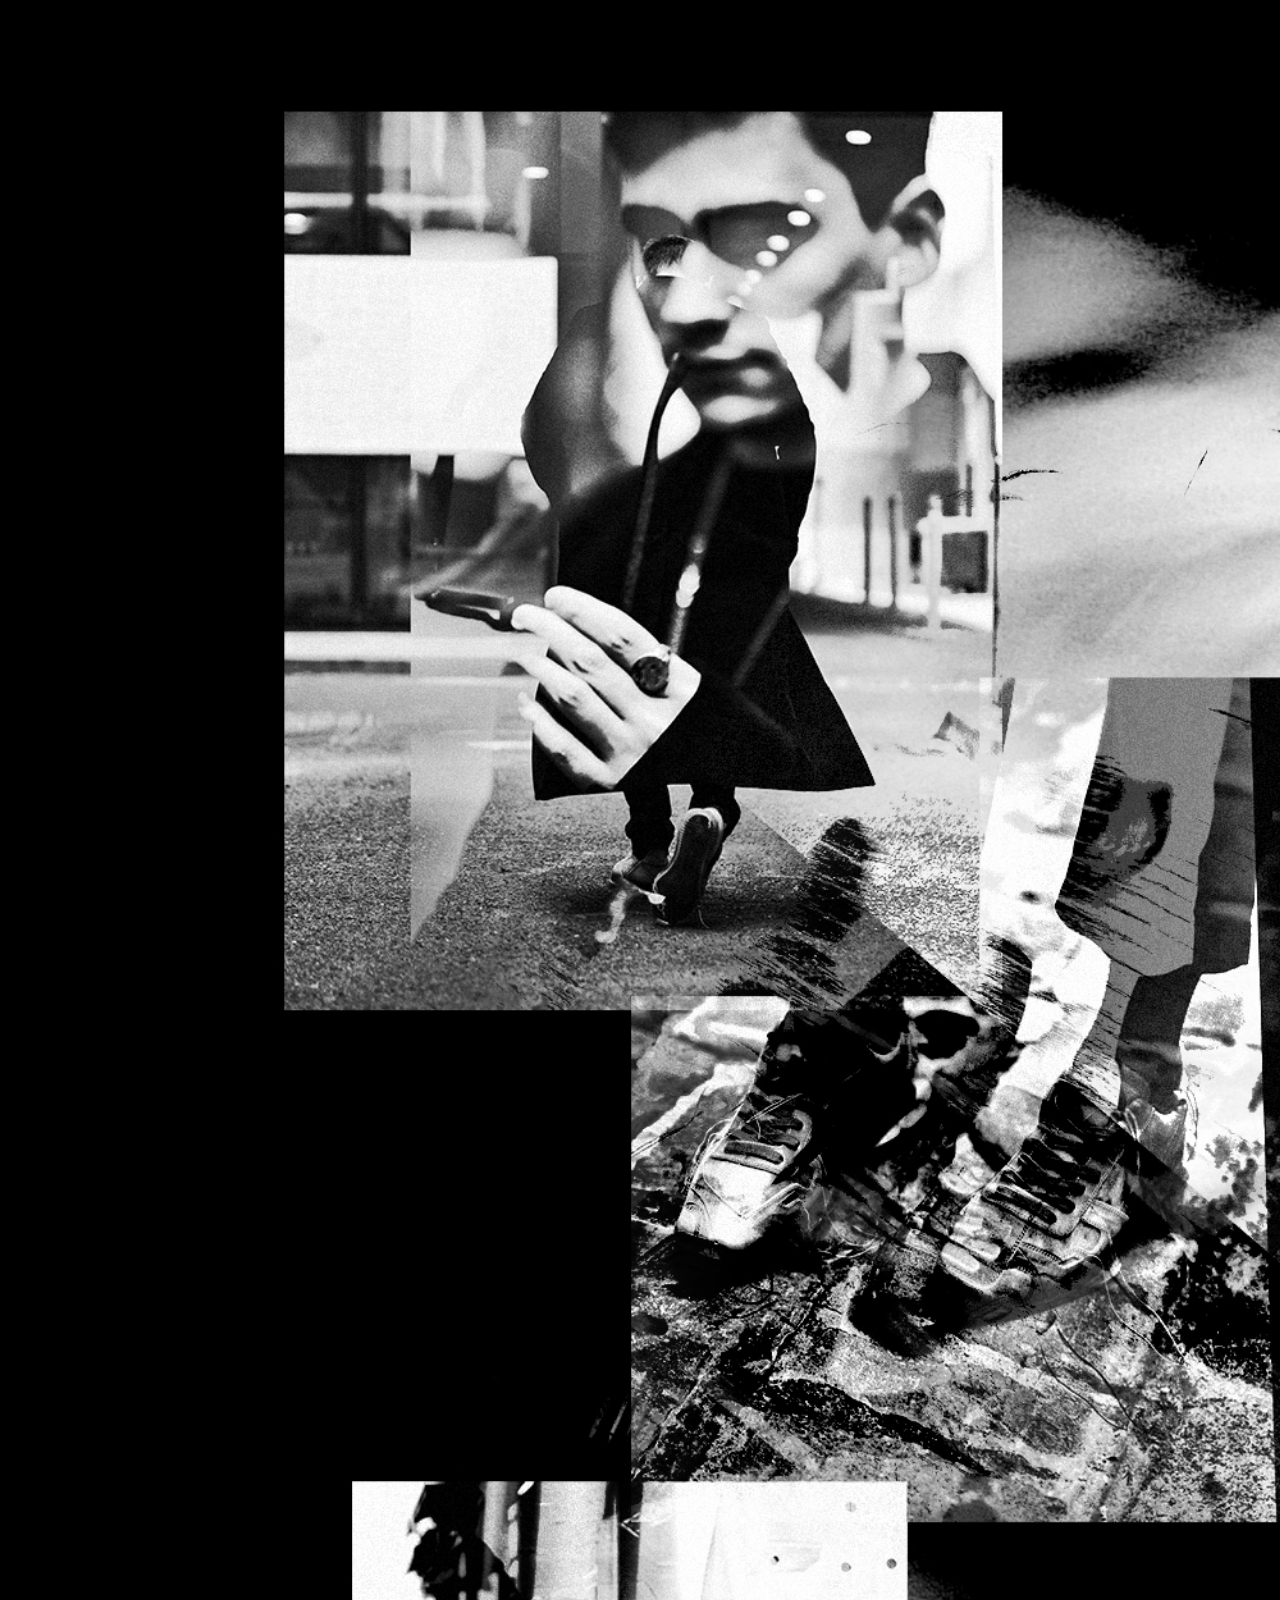
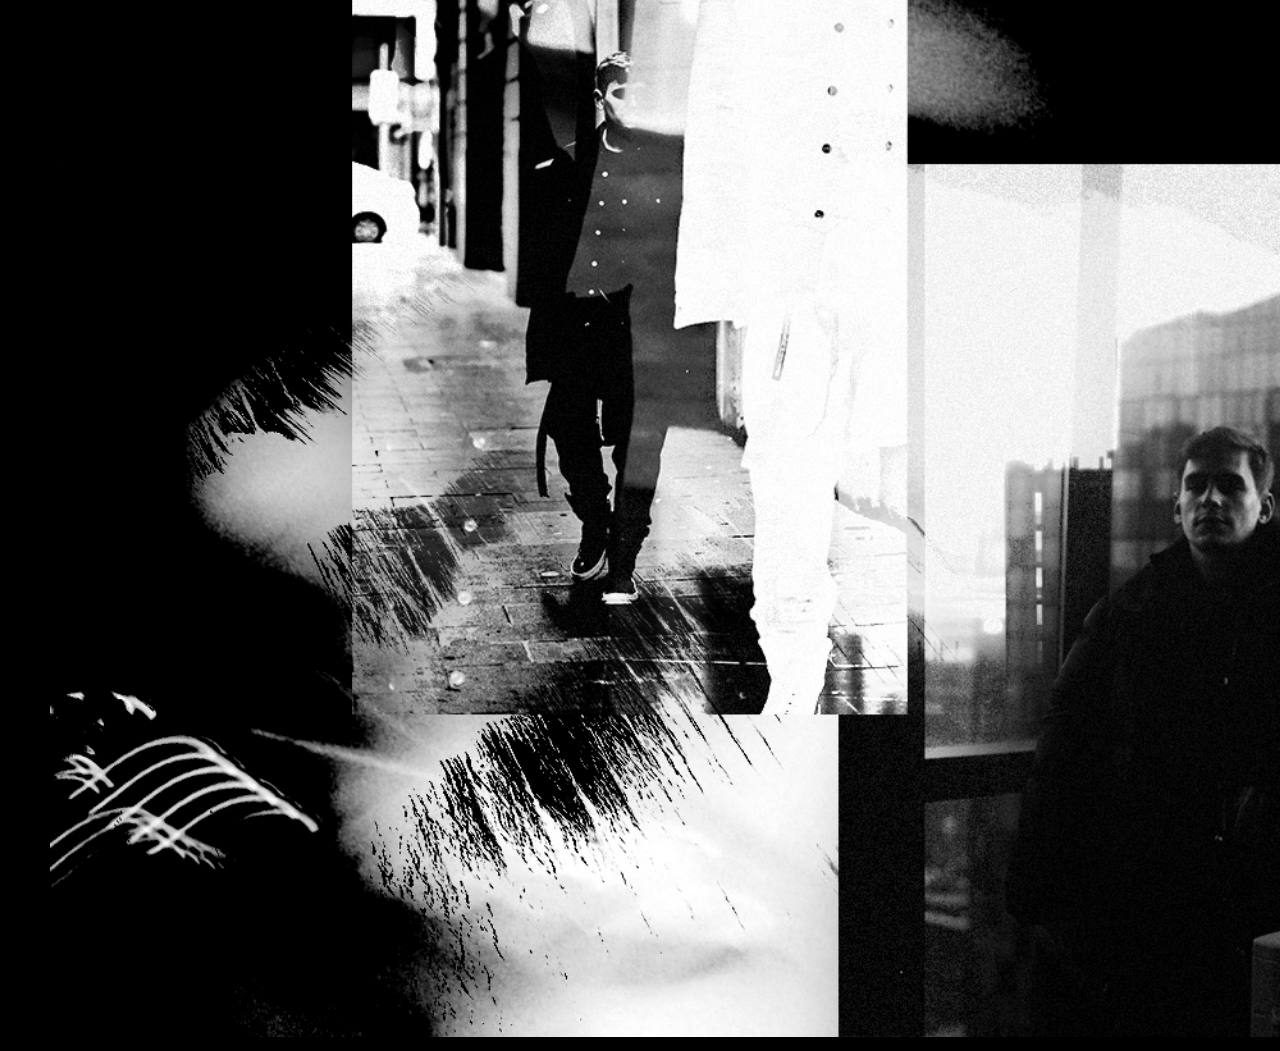
==== index.html @ 2a53578d "Update index.html" ====
<!DOCTYPE html>
<html>
<head>
    <meta charset="utf-8">
    <title>Christian Teixeira</title>
    <meta name="viewport" content="width=device-width, initial-scale=0">
    <link rel="stylesheet" href="style.css">
</head>
<body>
        <div id="page">
                <div id="content_container">
                        <div id="content">
                              <h2>Murphy</h2>
                        </div>
                        <img class="img-title" src="Images/title_splash.jpg" alt="title splash">
                </div>
    </div>
</body>
</html>
---- style.css ----
*{
  Margin: 0;
  padding: 0;
}

.wrapper {
  width: 100%;
}

.img-heading {
  width: 100%;
}

.img-heading h2 {
  padding:30px 30px 20px;
  font-family: arial;
  font-size: 50px;
  color: white;
  line-height: 40px;
}

body {
    background-color: black;
  }

.img-title {
  width: 100%;
  max-width: 1400px;
  padding:50px 50px 10px;
}
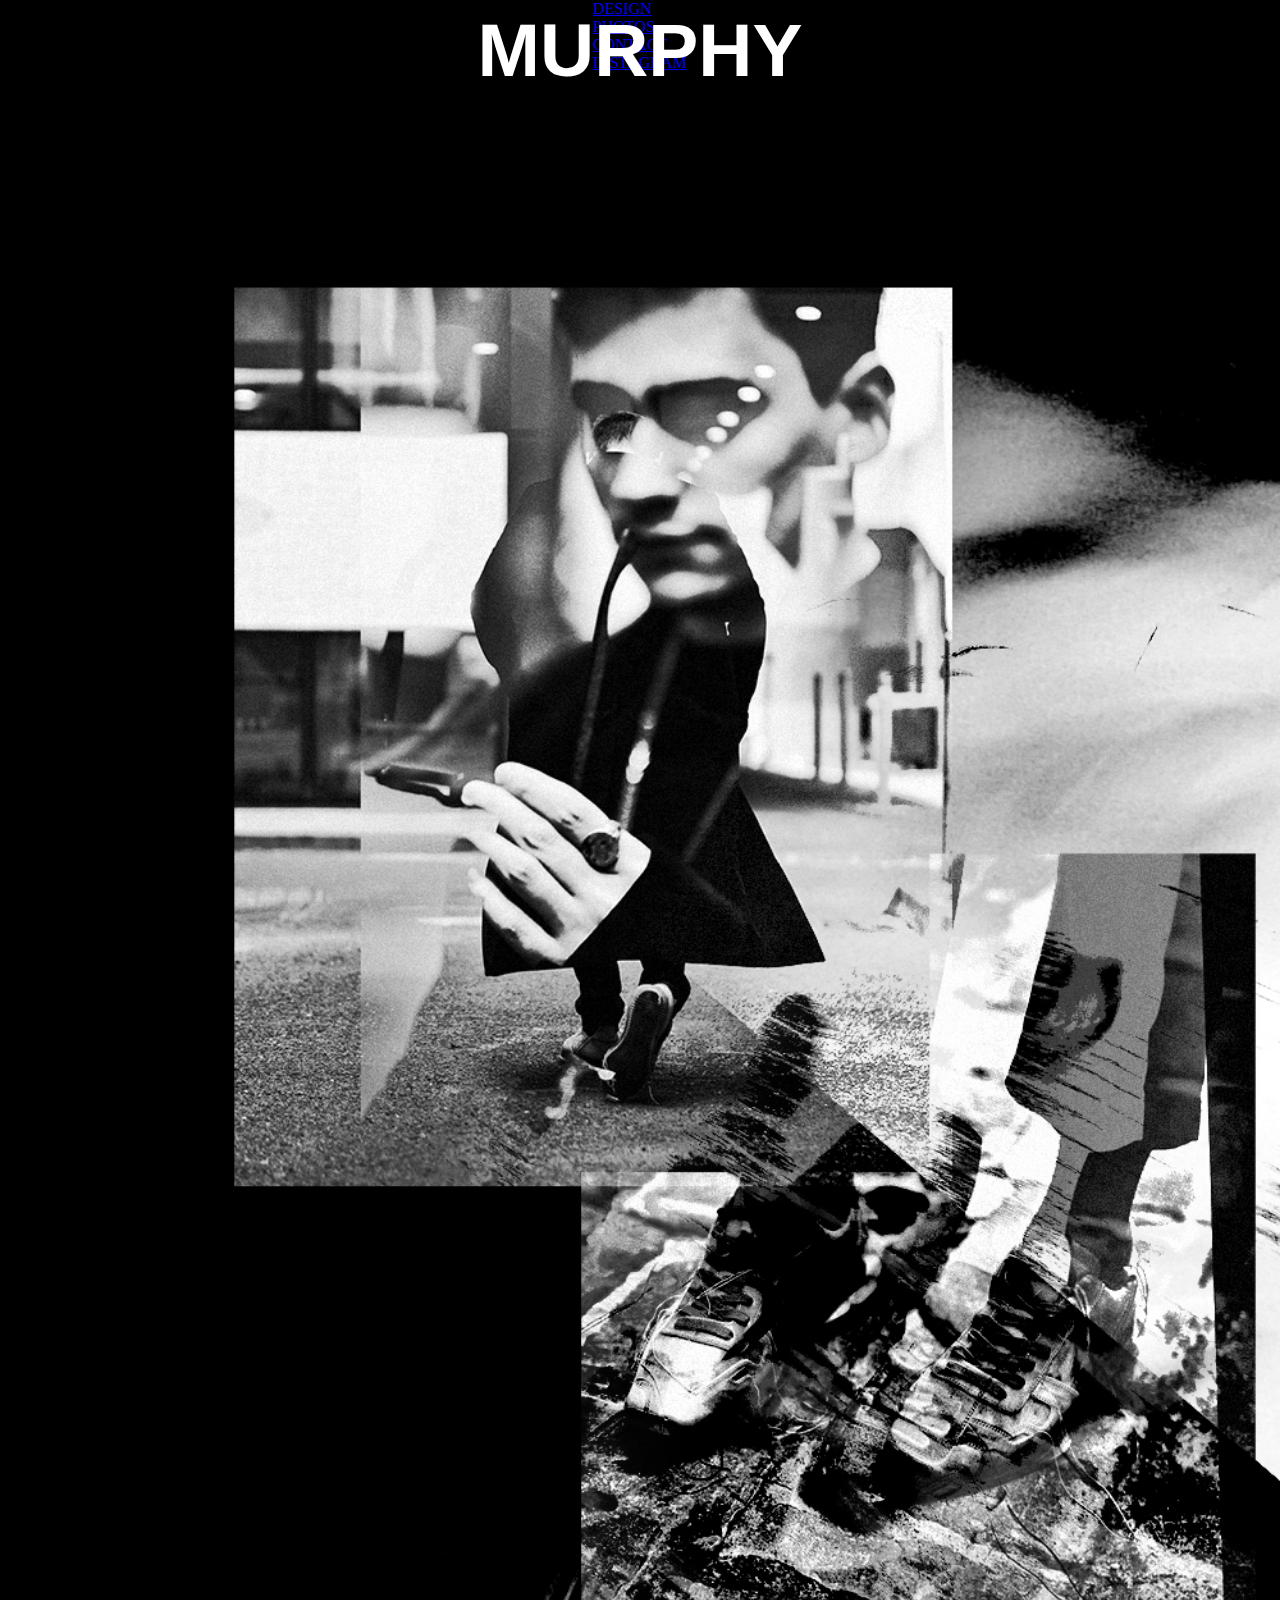
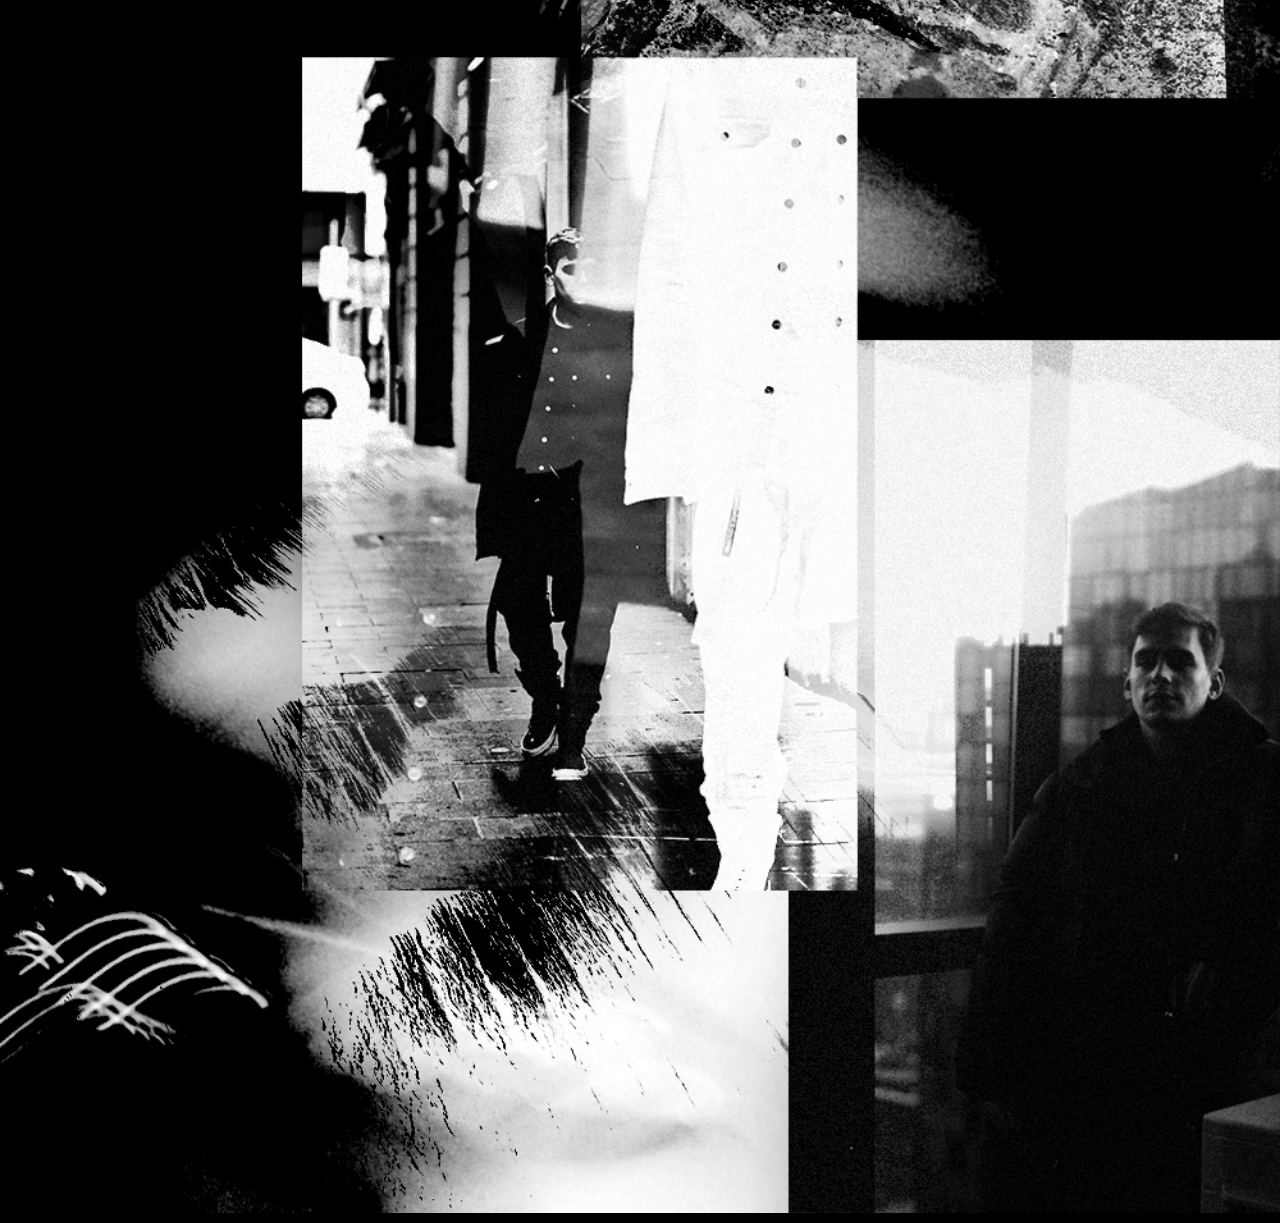
==== commit e4eae16e: "Update index.html" ====
--- a/index.html
+++ b/index.html
@@ -5,13 +5,22 @@
     <title>Christian Teixeira</title>
     <meta name="viewport" content="width=device-width, initial-scale=0">
     <link rel="stylesheet" href="style.css">
+    <link rel="stylesheet" type="text/css" href="http://fonts.googleapis.com/css?family=Archivo">
 </head>
 <body>
         <div id="page">
                 <div id="content_container">
                         <div id="content">
-                              <h2>Murphy</h2>
+                              <h2>MURPHY</h2>
                         </div>
+                        <div class="nav">
+                                <ul>
+                                  <li class="DESIGN"><a class="active" href="#">DESIGN</a></li>
+                                  <li class="PHOTOS"><a href="#">PHOTOS</a></li>
+                                  <li class="CONTACT"><a href="#">CONTACT</a></li>
+                                  <li class="INSTAGRAM"><a href="#">INSTAGRAM</a></li>
+                                </ul>
+                              </div>
                         <img class="img-title" src="Images/title_splash.jpg" alt="title splash">
                 </div>
     </div>
--- a/style.css
+++ b/style.css
@@ -11,14 +11,6 @@
   width: 100%;
 }
 
-.img-heading h2 {
-  padding:30px 30px 20px;
-  font-family: arial;
-  font-size: 50px;
-  color: white;
-  line-height: 40px;
-}
-
 body {
     background-color: black;
   }
@@ -27,4 +19,29 @@
   width: 100%;
   max-width: 1400px;
   padding:50px 50px 10px;
+  position: absolute;
+  left: 50%; 
+  transform: translate(-50%, 5%);
+}
+
+* { margin: 0; padding: 0; }
+#page{display:table;overflow:hidden;margin:0px auto;}
+*:first-child+html #page {position:relative;}/*ie7*/
+* html #page{position:relative;}/*ie6*/
+
+#content_container{display:table-cell;vertical-align: middle;}
+*:first-child+html #content_container{position:absolute;top:50%;}/*ie7*/
+* html #content_container{position:absolute;top:50%;}/*ie6*/
+
+html,body{height:0%;}
+
+#content { 
+  padding:30px 30px 20px;
+  font-family: arial;
+  font-size: 50px;
+  color: white;
+  line-height: 40px;
+  position: absolute;
+  left: 50%;
+  transform: translate(-50%, -0%);
 }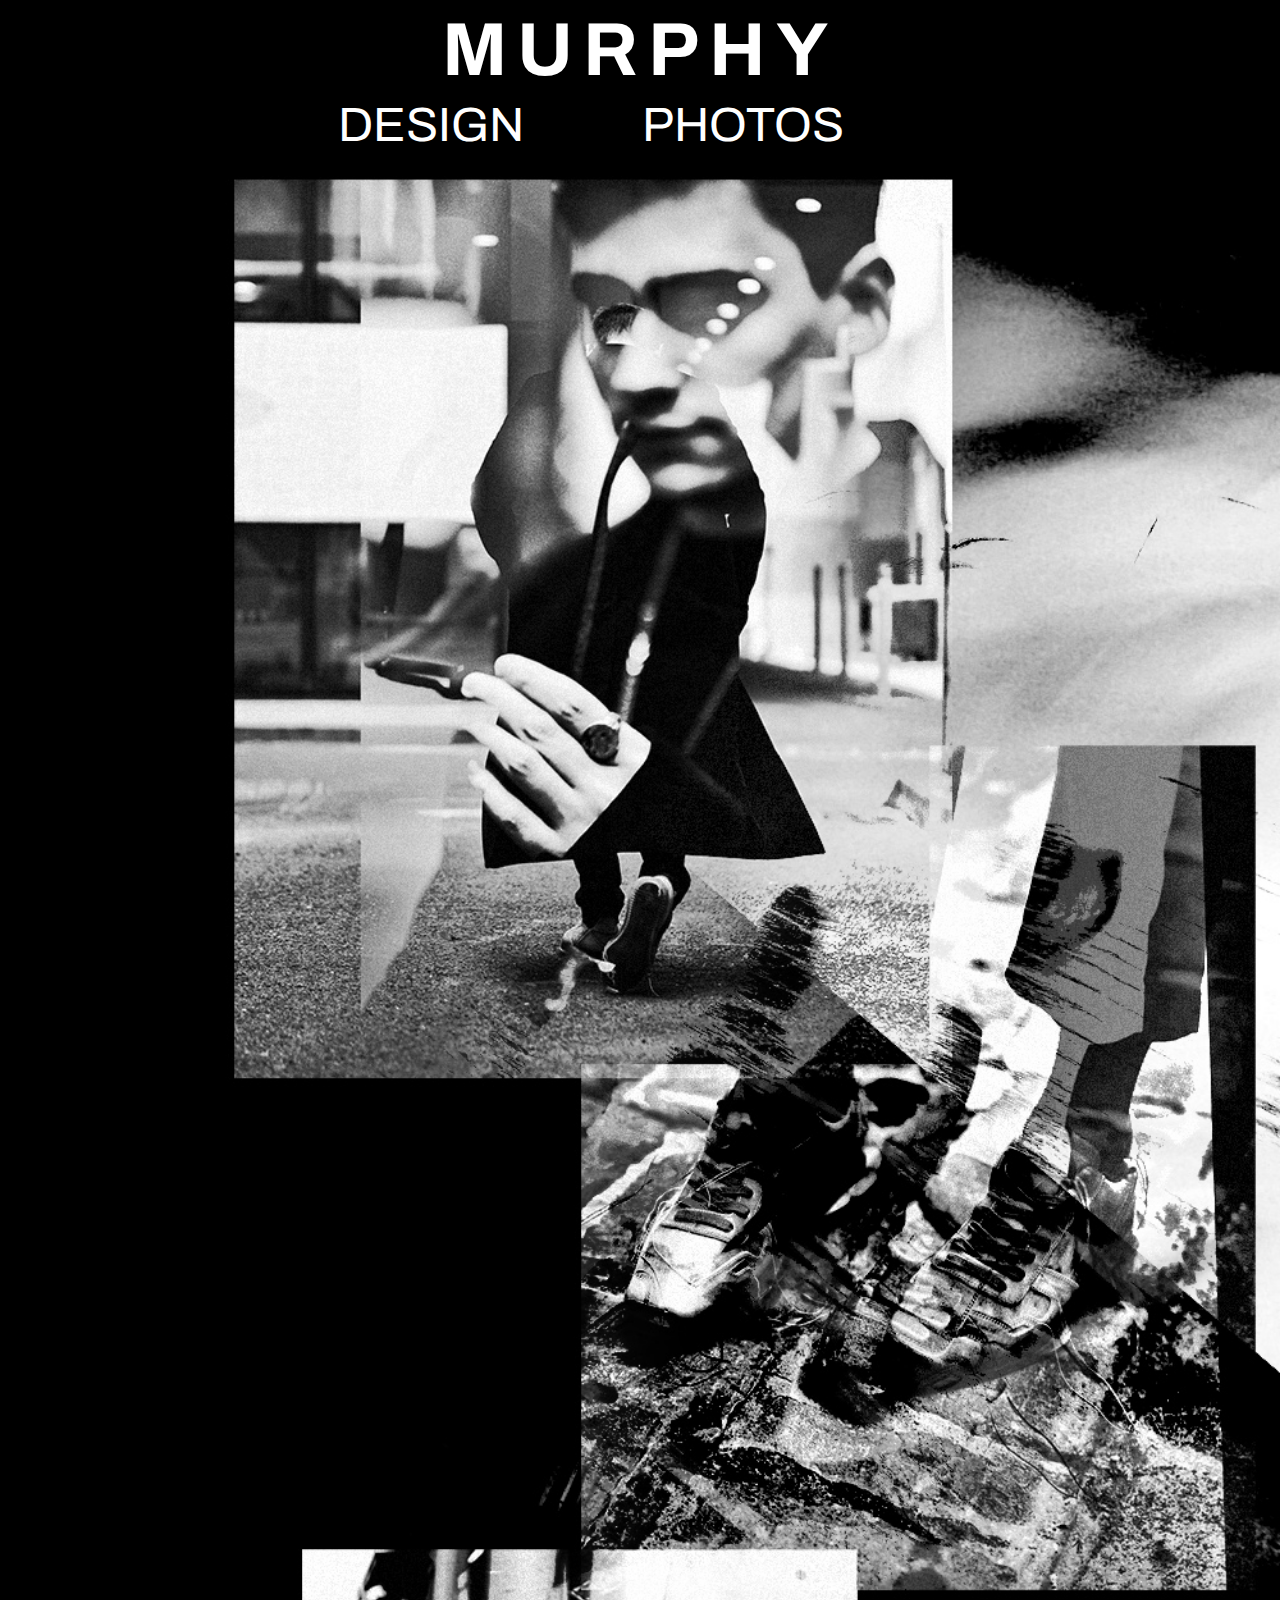
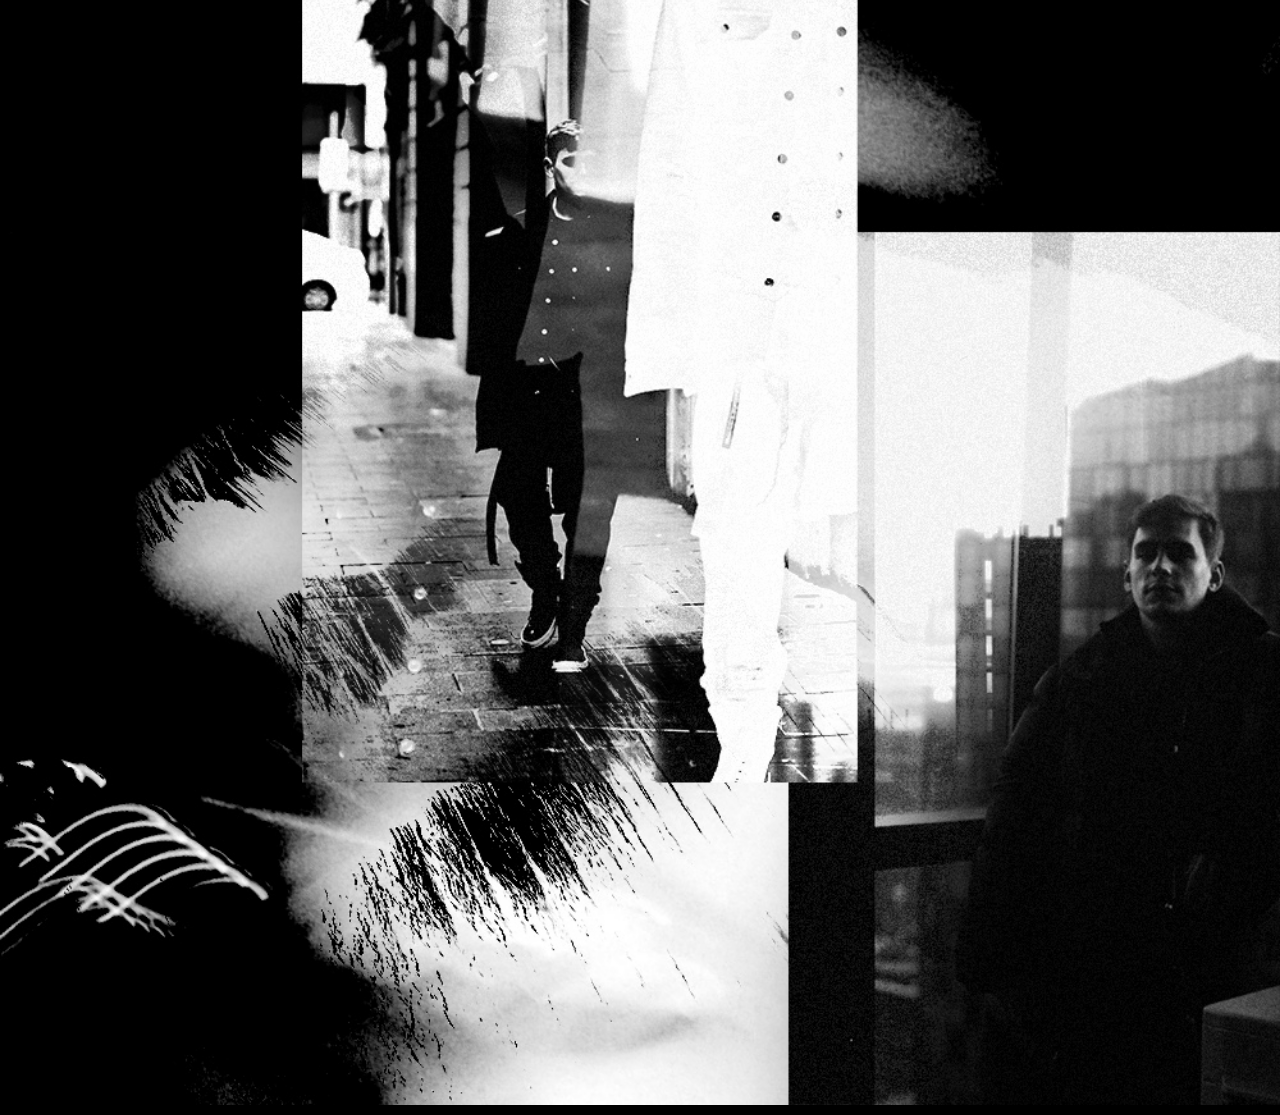
==== commit 08bedad6: "Update index.html" ====
--- a/index.html
+++ b/index.html
@@ -17,11 +17,12 @@
                                 <ul>
                                   <li class="DESIGN"><a class="active" href="#">DESIGN</a></li>
                                   <li class="PHOTOS"><a href="#">PHOTOS</a></li>
-                                  <li class="CONTACT"><a href="#">CONTACT</a></li>
-                                  <li class="INSTAGRAM"><a href="#">INSTAGRAM</a></li>
                                 </ul>
                               </div>
                         <img class="img-title" src="Images/title_splash.jpg" alt="title splash">
+                        <div id="description"
+                        <p>@ELFAMOSOMURPHY</p><p>ELFAMOSOMURPHY@OUTLOOK.COM</p>
+                    </div>
                 </div>
     </div>
 </body>
--- a/style.css
+++ b/style.css
@@ -18,10 +18,10 @@
 .img-title {
   width: 100%;
   max-width: 1400px;
-  padding:50px 50px 10px;
+  padding:0px 50px 10px;
   position: absolute;
   left: 50%; 
-  transform: translate(-50%, 5%);
+  transform: translate(-50%, 0%);
 }
 
 * { margin: 0; padding: 0; }
@@ -37,11 +37,54 @@
 
 #content { 
   padding:30px 30px 20px;
-  font-family: arial;
+  font-family: Archivo;
   font-size: 50px;
   color: white;
   line-height: 40px;
+  letter-spacing: 10px;
   position: absolute;
   left: 50%;
   transform: translate(-50%, -0%);
-}+}
+ 
+.nav ul {
+  list-style: none;
+  background-color: black;
+  text-align: justify;
+  padding: 0;
+  margin: 0;
+}
+.nav li {
+  font-family: Archivo;
+  font-size: 2em;
+  line-height: 1000px;
+  height: 5000px;
+  border-bottom: 1px solid #888;
+}
+ 
+.nav a {
+  text-decoration: none;
+  color: #fff;
+  display: block;
+  transition: .3s background-color;
+}
+ 
+.nav a:hover {
+  color: rgb(173, 173, 173);
+}
+
+ 
+@media screen and (min-width: 300px) {
+  .nav li {
+    width: 300px;
+    border-bottom: white;
+    height: 60px;
+    line-height: 250px;
+    font-size: 3em;
+  }
+ 
+  .nav li {
+    display: inline-block;
+    margin-left: 10;
+  }
+}
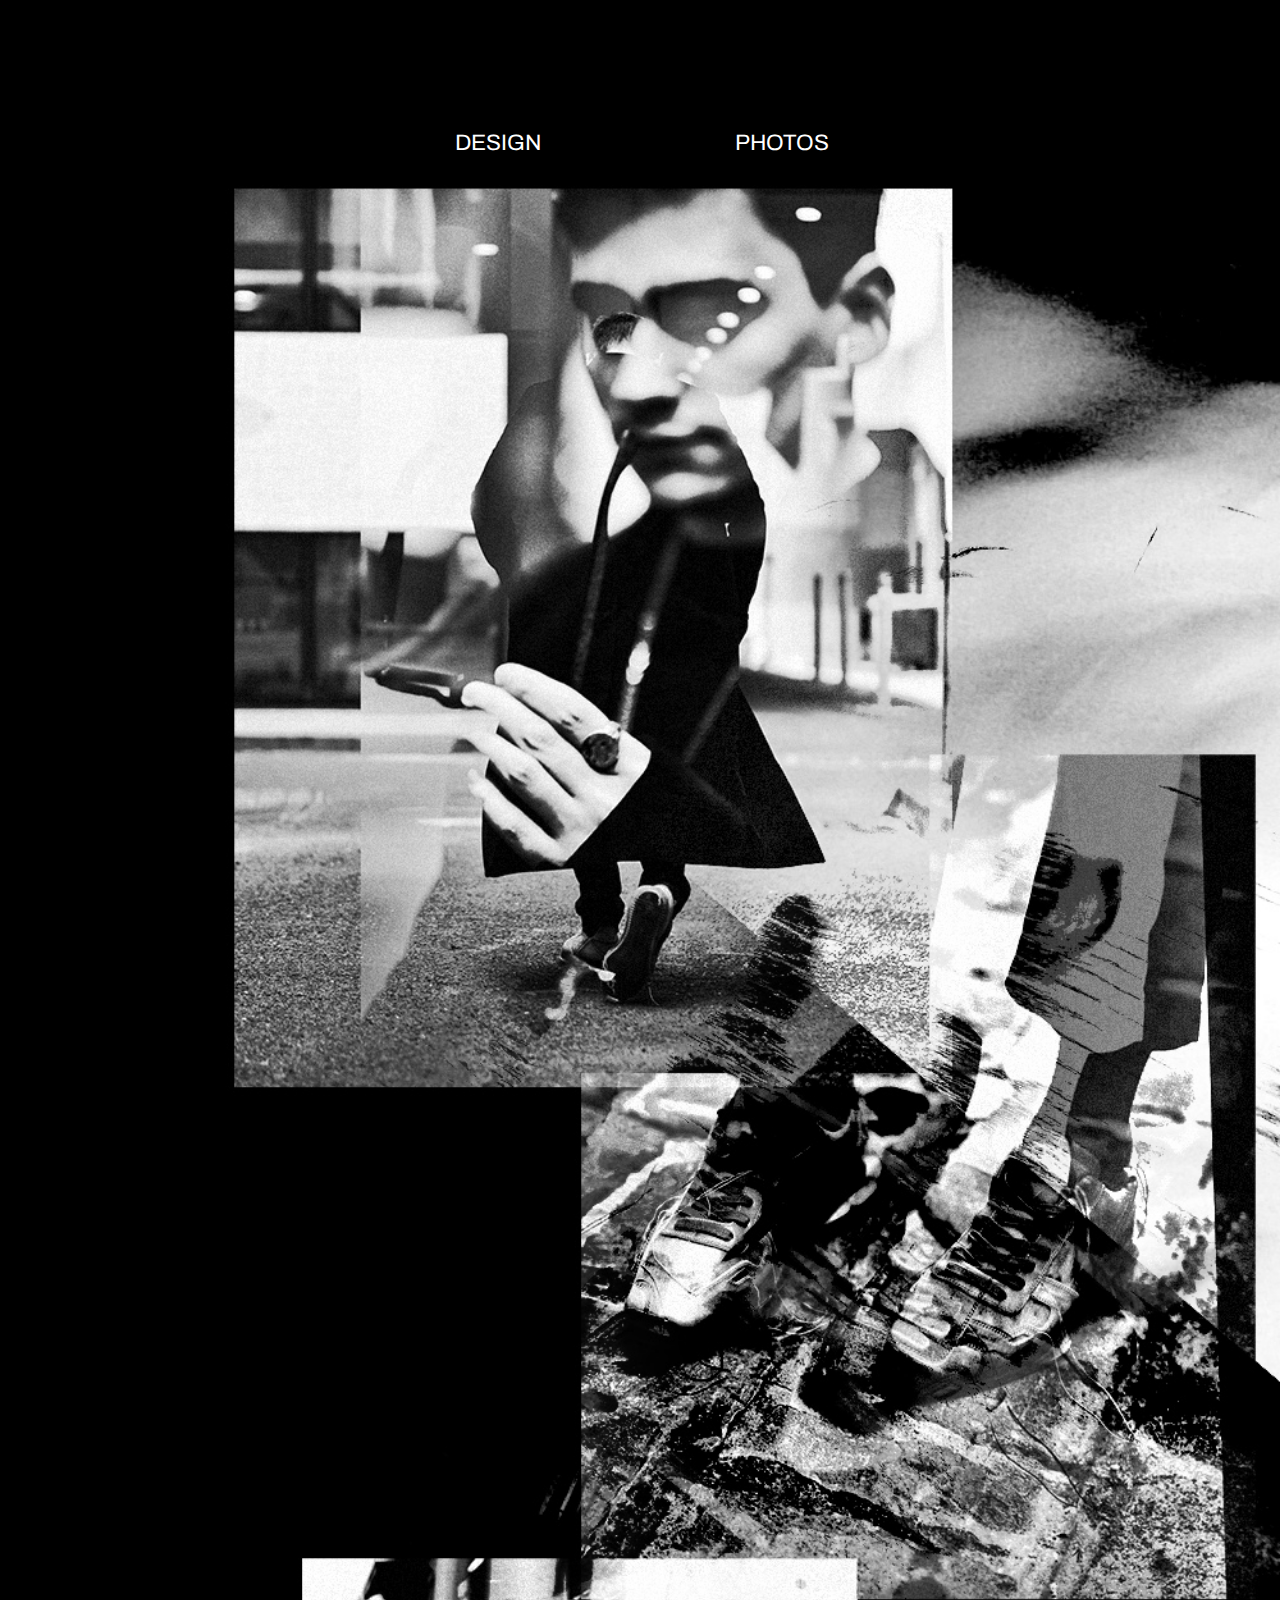
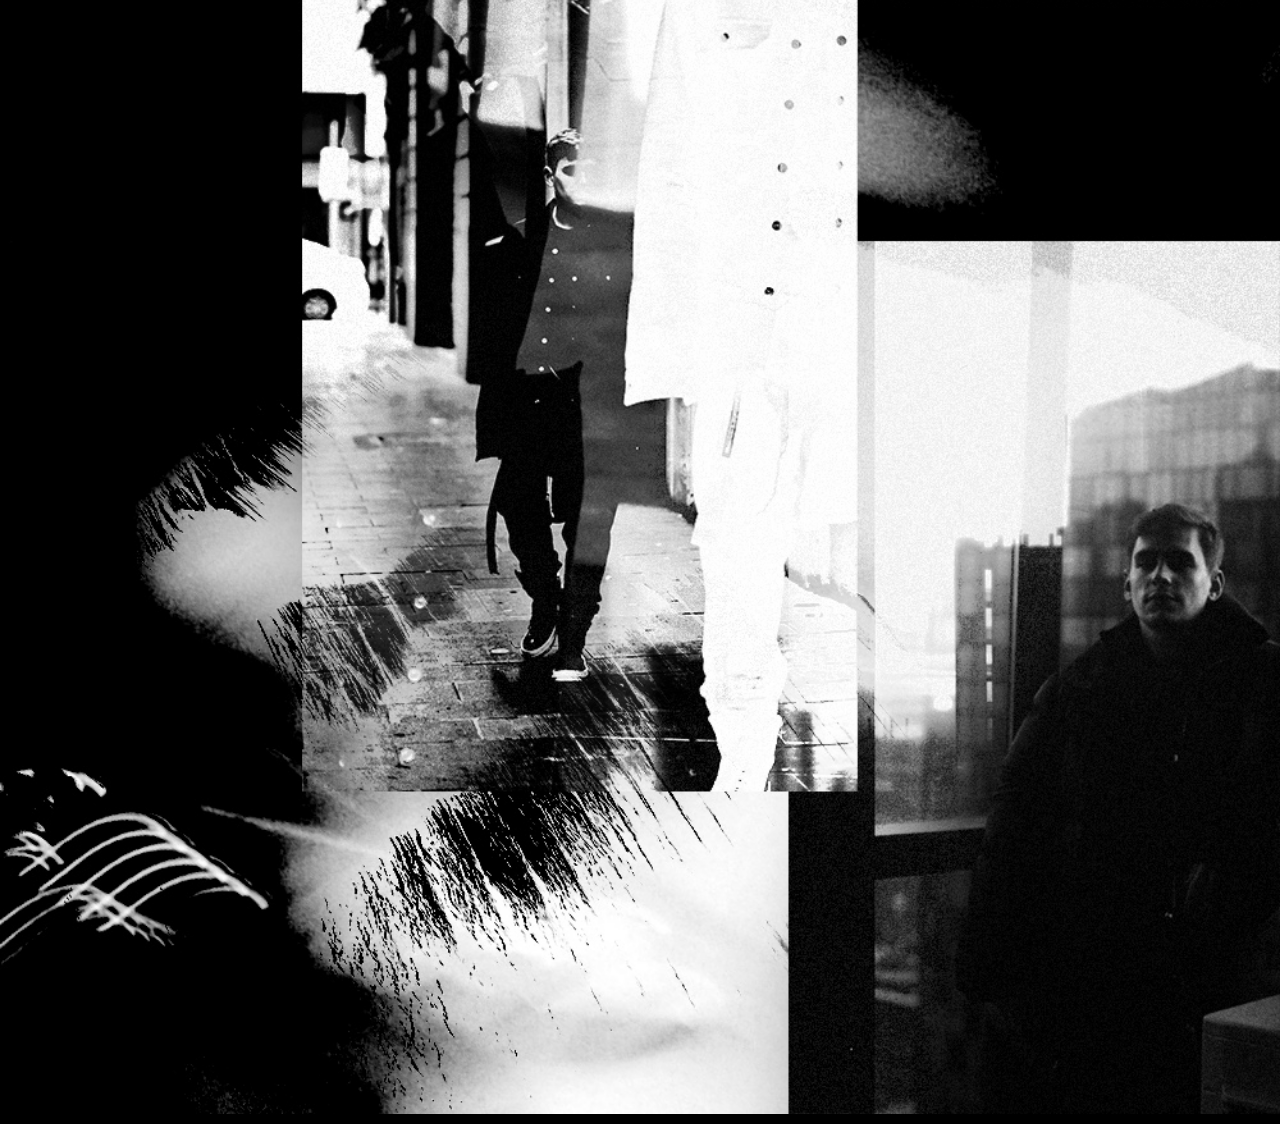
==== commit 7f637c60: "Update index.html" ====
--- a/index.html
+++ b/index.html
@@ -2,28 +2,28 @@
 <html>
 <head>
     <meta charset="utf-8">
-    <title>Christian Teixeira</title>
+    <title>EL FAMOSO MURPHY</title>
     <meta name="viewport" content="width=device-width, initial-scale=0">
     <link rel="stylesheet" href="style.css">
-    <link rel="stylesheet" type="text/css" href="http://fonts.googleapis.com/css?family=Archivo">
+    <link rel="stylesheet" type="text/css" href="https://fonts.googleapis.com/css?family=Archivo">
 </head>
 <body>
-        <div id="page">
-                <div id="content_container">
-                        <div id="content">
-                              <h2>MURPHY</h2>
-                        </div>
-                        <div class="nav">
-                                <ul>
-                                  <li class="DESIGN"><a class="active" href="#">DESIGN</a></li>
-                                  <li class="PHOTOS"><a href="#">PHOTOS</a></li>
-                                </ul>
-                              </div>
-                        <img class="img-title" src="Images/title_splash.jpg" alt="title splash">
-                        <div id="description"
-                        <p>@ELFAMOSOMURPHY</p><p>ELFAMOSOMURPHY@OUTLOOK.COM</p>
-                    </div>
-                </div>
-    </div>
+
+<article class="heading"
+        <h2>MURPHY</h2>
+</article>
+
+<article class="nav">
+                <ul>
+                <li class="design"><a href="#">DESIGN</a></li>
+                <li class="photos"><a href="#">PHOTOS</a></li>
+                </ul>
+</article>
+
+<a href="http://instagram.com/elfamosomurphy" target="_blank" class="description-link">@ELFAMOSOMURPHY</a>
+<a href="mailto:elfamosomurphy@outlook.com" class="description-link">ELFAMOSOMURPHY@OUTLOOK.COM</a>
+                        
+<img class="img-title" src="Images/title_splash.jpg" alt="title splash">
+
 </body>
 </html>--- a/style.css
+++ b/style.css
@@ -47,10 +47,25 @@
   transform: translate(-50%, -0%);
 }
  
+#description { 
+  padding:30px 30px 20px;
+  font-family: Archivo;
+  font-size: 20px;
+  color: white;
+  line-height: 40px;
+  letter-spacing: 10px;
+  position: fixed;
+  bottom: 0;
+  right: 0;
+  z-index: 2;
+  left: 50%;
+  transform: translate(-80%, 0%);
+}
+
 .nav ul {
   list-style: none;
   background-color: black;
-  text-align: justify;
+  text-align: center;
   padding: 0;
   margin: 0;
 }
@@ -76,11 +91,11 @@
  
 @media screen and (min-width: 300px) {
   .nav li {
-    width: 300px;
+    width: 280px;
     border-bottom: white;
     height: 60px;
     line-height: 250px;
-    font-size: 3em;
+    font-size: 1.4em;
   }
  
   .nav li {
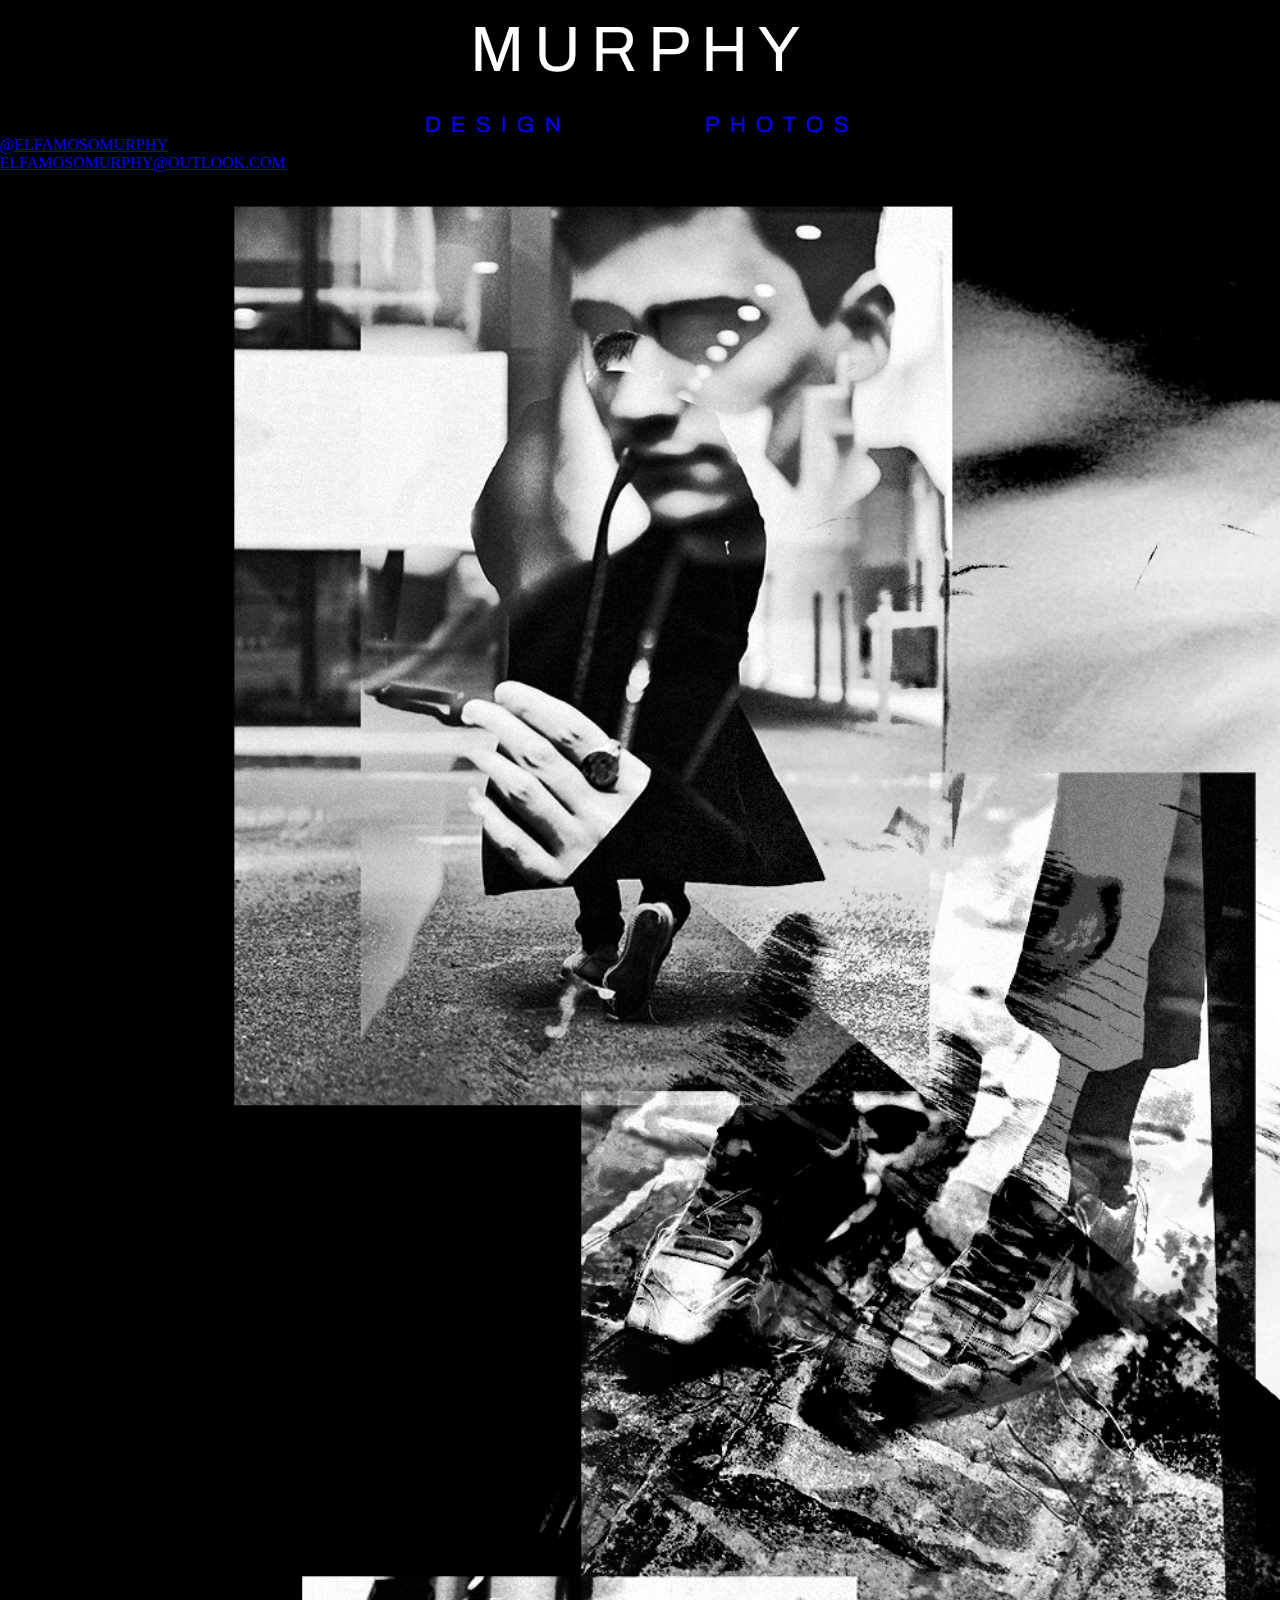
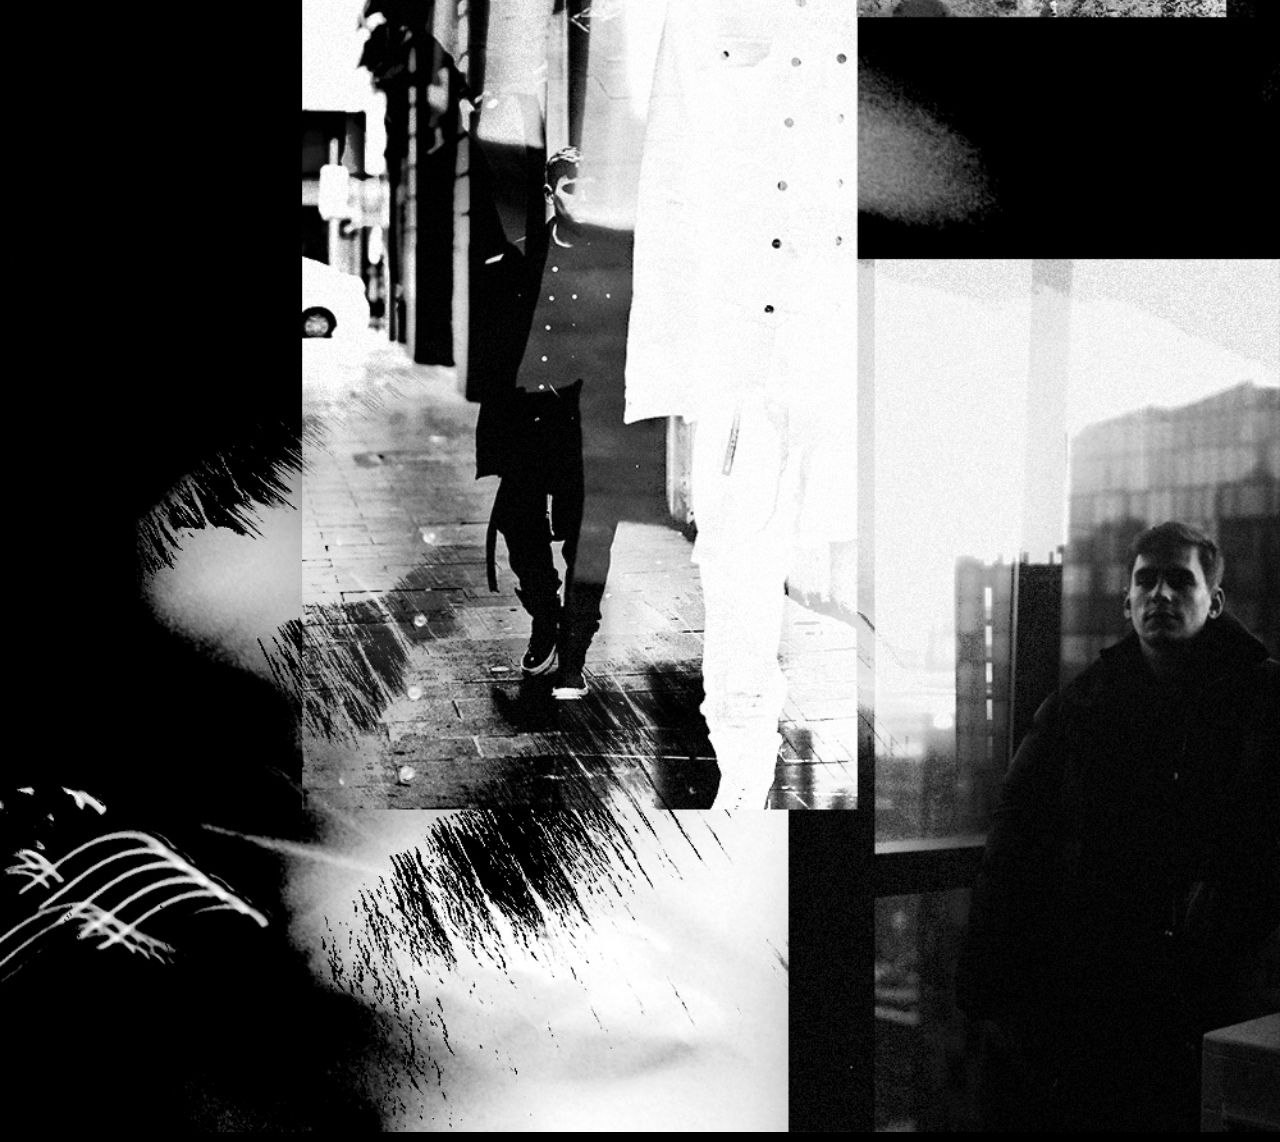
==== commit 4838f75c: "Update index.html" ====
--- a/index.html
+++ b/index.html
@@ -20,9 +20,13 @@
                 </ul>
 </article>
 
-<a href="http://instagram.com/elfamosomurphy" target="_blank" class="description-link">@ELFAMOSOMURPHY</a>
-<a href="mailto:elfamosomurphy@outlook.com" class="description-link">ELFAMOSOMURPHY@OUTLOOK.COM</a>
-                        
+<article>
+        <a href="http://instagram.com/elfamosomurphy" target="_blank" class="instagram">@ELFAMOSOMURPHY</a>
+</article>   
+<article>
+        <a href="mailto:elfamosomurphy@outlook.com" class="email">ELFAMOSOMURPHY@OUTLOOK.COM</a>
+</article>       
+
 <img class="img-title" src="Images/title_splash.jpg" alt="title splash">
 
 </body>
--- a/style.css
+++ b/style.css
@@ -1,14 +1,6 @@
 *{
   Margin: 0;
   padding: 0;
-}
-
-.wrapper {
-  width: 100%;
-}
-
-.img-heading {
-  width: 100%;
 }
 
 body {
@@ -24,6 +16,78 @@
   transform: translate(-50%, 0%);
 }
 
+.heading { 
+  padding:30px 30px 20px;
+  font-family: Archivo;
+  font-size: 4em;
+  color: white;
+  line-height: 40px;
+  letter-spacing: 10px;
+  position: absolute;
+  left: 50%;
+  transform: translate(-50%, -0%);
+}
+
+.description-link{
+  color: #fff;
+  text-transform: uppercase;
+  text-decoration: none;
+  position: absolute;
+  left: 40px;
+  top: 600px;
+  z-index: 2;
+}
+
+.nav ul {
+  list-style: none;
+  background-color: none;
+  text-align: center;
+  padding: 0;
+  margin: 0;
+}
+
+@media screen and (max-width: 600px) {
+  .nav a {
+    font-family: Archivo;
+    text-decoration: none;
+    color: red;
+    display: inline-block;
+    letter-spacing: 10px;
+    transition: .3s background-color;
+    width: 280px;
+    border-bottom: white;
+    height: 40px;
+    line-height: 100px;
+    font-size: 3em;
+  }
+}
+ 
+.nav a:hover {
+  color: rgb(173, 173, 173);
+}
+
+ 
+@media screen and (min-width: 600px) {
+  .nav a {
+    font-family: Archivo;
+    text-decoration: none;
+    color: blue;
+    display: inline-block;
+    letter-spacing: 10px;
+    transition: .3s background-color;
+    width: 280px;
+    border-bottom: white;
+    height: 30px;
+    line-height: 250px;
+    font-size: 1.4em;
+  }
+ 
+  .nav li {
+    display: inline-block;
+    margin-left: 0;
+  }
+}
+
 * { margin: 0; padding: 0; }
 #page{display:table;overflow:hidden;margin:0px auto;}
 *:first-child+html #page {position:relative;}/*ie7*/
@@ -33,73 +97,4 @@
 *:first-child+html #content_container{position:absolute;top:50%;}/*ie7*/
 * html #content_container{position:absolute;top:50%;}/*ie6*/
 
-html,body{height:0%;}
-
-#content { 
-  padding:30px 30px 20px;
-  font-family: Archivo;
-  font-size: 50px;
-  color: white;
-  line-height: 40px;
-  letter-spacing: 10px;
-  position: absolute;
-  left: 50%;
-  transform: translate(-50%, -0%);
-}
- 
-#description { 
-  padding:30px 30px 20px;
-  font-family: Archivo;
-  font-size: 20px;
-  color: white;
-  line-height: 40px;
-  letter-spacing: 10px;
-  position: fixed;
-  bottom: 0;
-  right: 0;
-  z-index: 2;
-  left: 50%;
-  transform: translate(-80%, 0%);
-}
-
-.nav ul {
-  list-style: none;
-  background-color: black;
-  text-align: center;
-  padding: 0;
-  margin: 0;
-}
-.nav li {
-  font-family: Archivo;
-  font-size: 2em;
-  line-height: 1000px;
-  height: 5000px;
-  border-bottom: 1px solid #888;
-}
- 
-.nav a {
-  text-decoration: none;
-  color: #fff;
-  display: block;
-  transition: .3s background-color;
-}
- 
-.nav a:hover {
-  color: rgb(173, 173, 173);
-}
-
- 
-@media screen and (min-width: 300px) {
-  .nav li {
-    width: 280px;
-    border-bottom: white;
-    height: 60px;
-    line-height: 250px;
-    font-size: 1.4em;
-  }
- 
-  .nav li {
-    display: inline-block;
-    margin-left: 10;
-  }
-}
+html,body{height:0%;}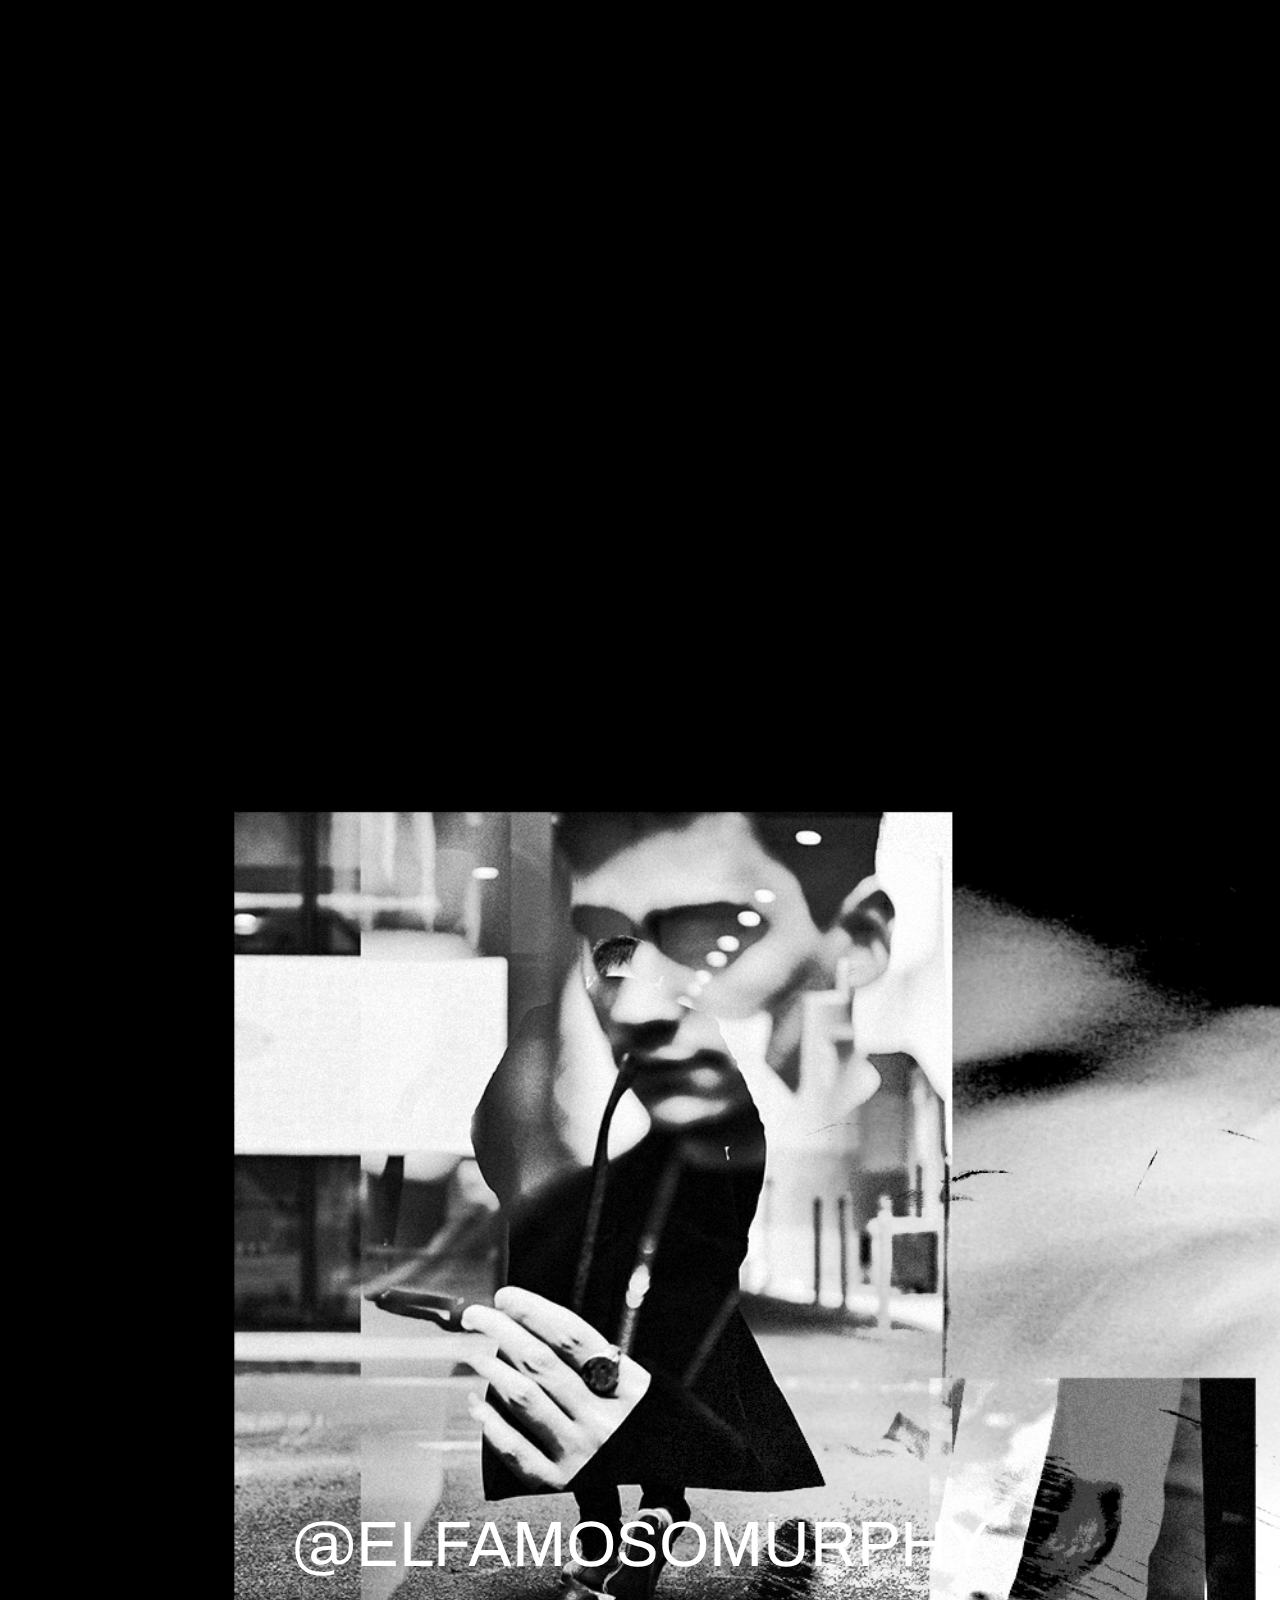
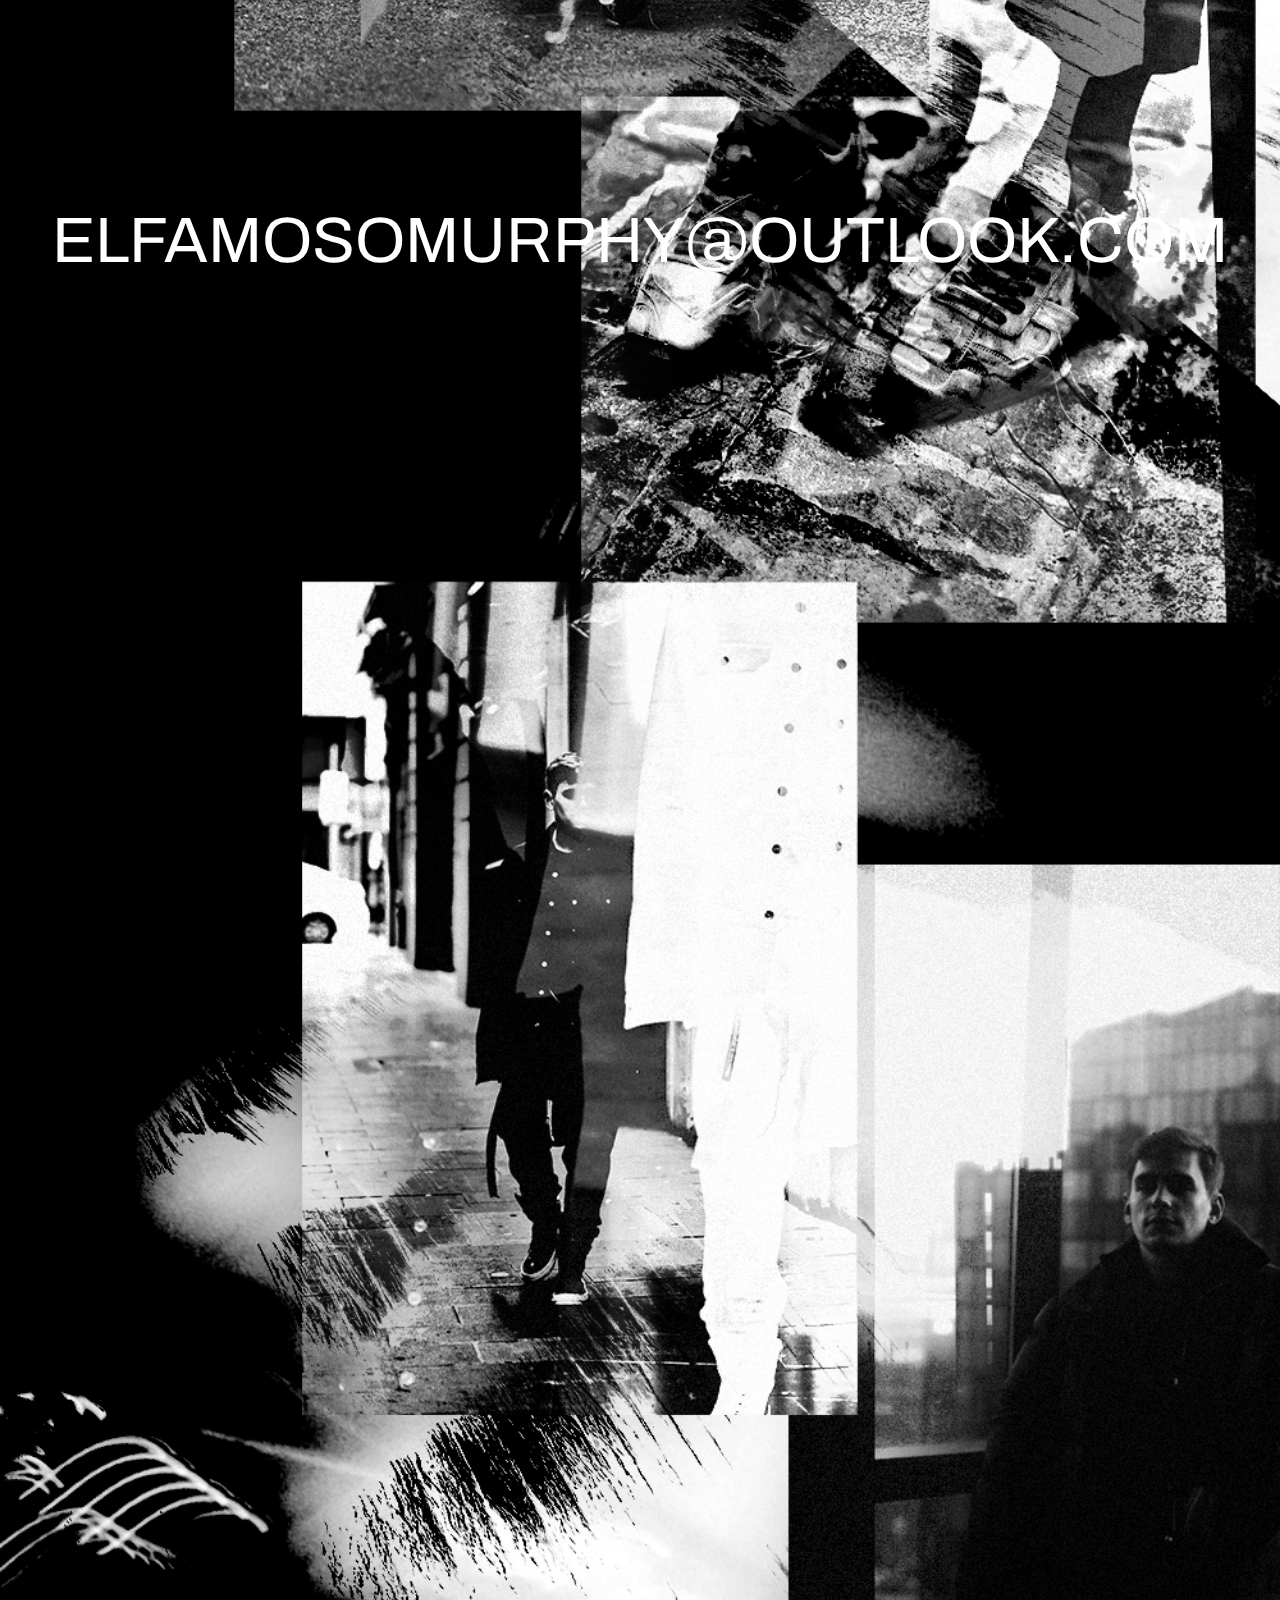
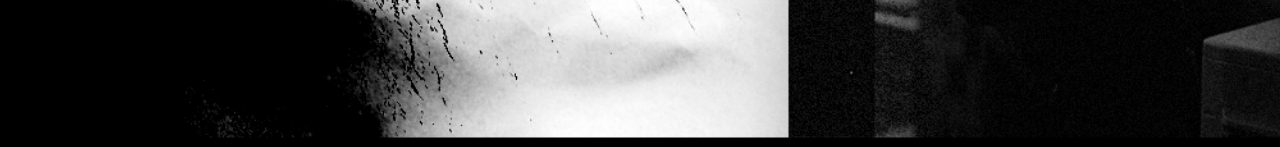
==== commit b385912e: "Update index.html" ====
--- a/index.html
+++ b/index.html
@@ -3,31 +3,30 @@
 <head>
     <meta charset="utf-8">
     <title>EL FAMOSO MURPHY</title>
-    <meta name="viewport" content="width=device-width, initial-scale=0">
+    <meta name="viewport" content="width=device-width, initial-scale=1">
     <link rel="stylesheet" href="style.css">
     <link rel="stylesheet" type="text/css" href="https://fonts.googleapis.com/css?family=Archivo">
 </head>
 <body>
-
-<article class="heading"
-        <h2>MURPHY</h2>
+<article class="title">
+        <h2>Murphy</h2>
 </article>
-
-<article class="nav">
-                <ul>
-                <li class="design"><a href="#">DESIGN</a></li>
-                <li class="photos"><a href="#">PHOTOS</a></li>
-                </ul>
+<article class= "social-links">
+        <div class="instagram">
+        <p>@elfamosomurphy</p>
+        </div>
+        <div class="email">
+        <p>elfamosomurphy@outlook.com</p>
+        </div>
 </article>
-
-<article>
-        <a href="http://instagram.com/elfamosomurphy" target="_blank" class="instagram">@ELFAMOSOMURPHY</a>
-</article>   
-<article>
-        <a href="mailto:elfamosomurphy@outlook.com" class="email">ELFAMOSOMURPHY@OUTLOOK.COM</a>
-</article>       
-
+<article class= "links">
+        <div class="design">
+        <p>design</p>  
+        </div>
+        <div class="photos">
+        <p>photos</p>
+        </div>
+</article>
 <img class="img-title" src="Images/title_splash.jpg" alt="title splash">
-
 </body>
 </html>--- a/style.css
+++ b/style.css
@@ -1,10 +1,16 @@
-*{
-  Margin: 0;
-  padding: 0;
-}
-
 body {
     background-color: black;
+  }
+
+  .heading { 
+    font-family: Archivo;
+    font-size: 16em;
+    color: white;
+    line-height: 40px;
+    letter-spacing: 10px;
+    position: absolute;
+    left: 50%;
+    transform: translate(-50%, 300%);
   }
 
 .img-title {
@@ -13,29 +19,31 @@
   padding:0px 50px 10px;
   position: absolute;
   left: 50%; 
-  transform: translate(-50%, 0%);
+  transform: translate(-50%, 25%);
 }
 
-.heading { 
-  padding:30px 30px 20px;
+.instagram{
   font-family: Archivo;
   font-size: 4em;
-  color: white;
-  line-height: 40px;
-  letter-spacing: 10px;
-  position: absolute;
-  left: 50%;
-  transform: translate(-50%, -0%);
-}
-
-.description-link{
   color: #fff;
   text-transform: uppercase;
   text-decoration: none;
   position: absolute;
-  left: 40px;
-  top: 600px;
-  z-index: 2;
+  left: 50%;
+  transform: translate(-50%, 700%);
+  z-index: 1;
+}
+
+.email{
+  font-family: Archivo;
+  font-size: 4em;
+  color: #fff;
+  text-transform: uppercase;
+  text-decoration: none;
+  position: absolute;
+  left: 50%;
+  transform: translate(-50%, 850%);
+  z-index: 1;
 }
 
 .nav ul {
@@ -44,57 +52,28 @@
   text-align: center;
   padding: 0;
   margin: 0;
+  position: absolute;
+  left: 50%;
+  transform: translate(-50%, 125%);
+  z-index: 1;
 }
 
-@media screen and (max-width: 600px) {
-  .nav a {
+.nav a {
     font-family: Archivo;
     text-decoration: none;
-    color: red;
+    color: #fff;
     display: inline-block;
     letter-spacing: 10px;
     transition: .3s background-color;
     width: 280px;
     border-bottom: white;
-    height: 40px;
-    line-height: 100px;
-    font-size: 3em;
+    height: 50px;
+    line-height: 150px;
+    font-size: 4em;
   }
-}
  
 .nav a:hover {
   color: rgb(173, 173, 173);
 }
 
- 
-@media screen and (min-width: 600px) {
-  .nav a {
-    font-family: Archivo;
-    text-decoration: none;
-    color: blue;
-    display: inline-block;
-    letter-spacing: 10px;
-    transition: .3s background-color;
-    width: 280px;
-    border-bottom: white;
-    height: 30px;
-    line-height: 250px;
-    font-size: 1.4em;
-  }
- 
-  .nav li {
-    display: inline-block;
-    margin-left: 0;
-  }
-}
-
-* { margin: 0; padding: 0; }
-#page{display:table;overflow:hidden;margin:0px auto;}
-*:first-child+html #page {position:relative;}/*ie7*/
-* html #page{position:relative;}/*ie6*/
-
-#content_container{display:table-cell;vertical-align: middle;}
-*:first-child+html #content_container{position:absolute;top:50%;}/*ie7*/
-* html #content_container{position:absolute;top:50%;}/*ie6*/
-
 html,body{height:0%;}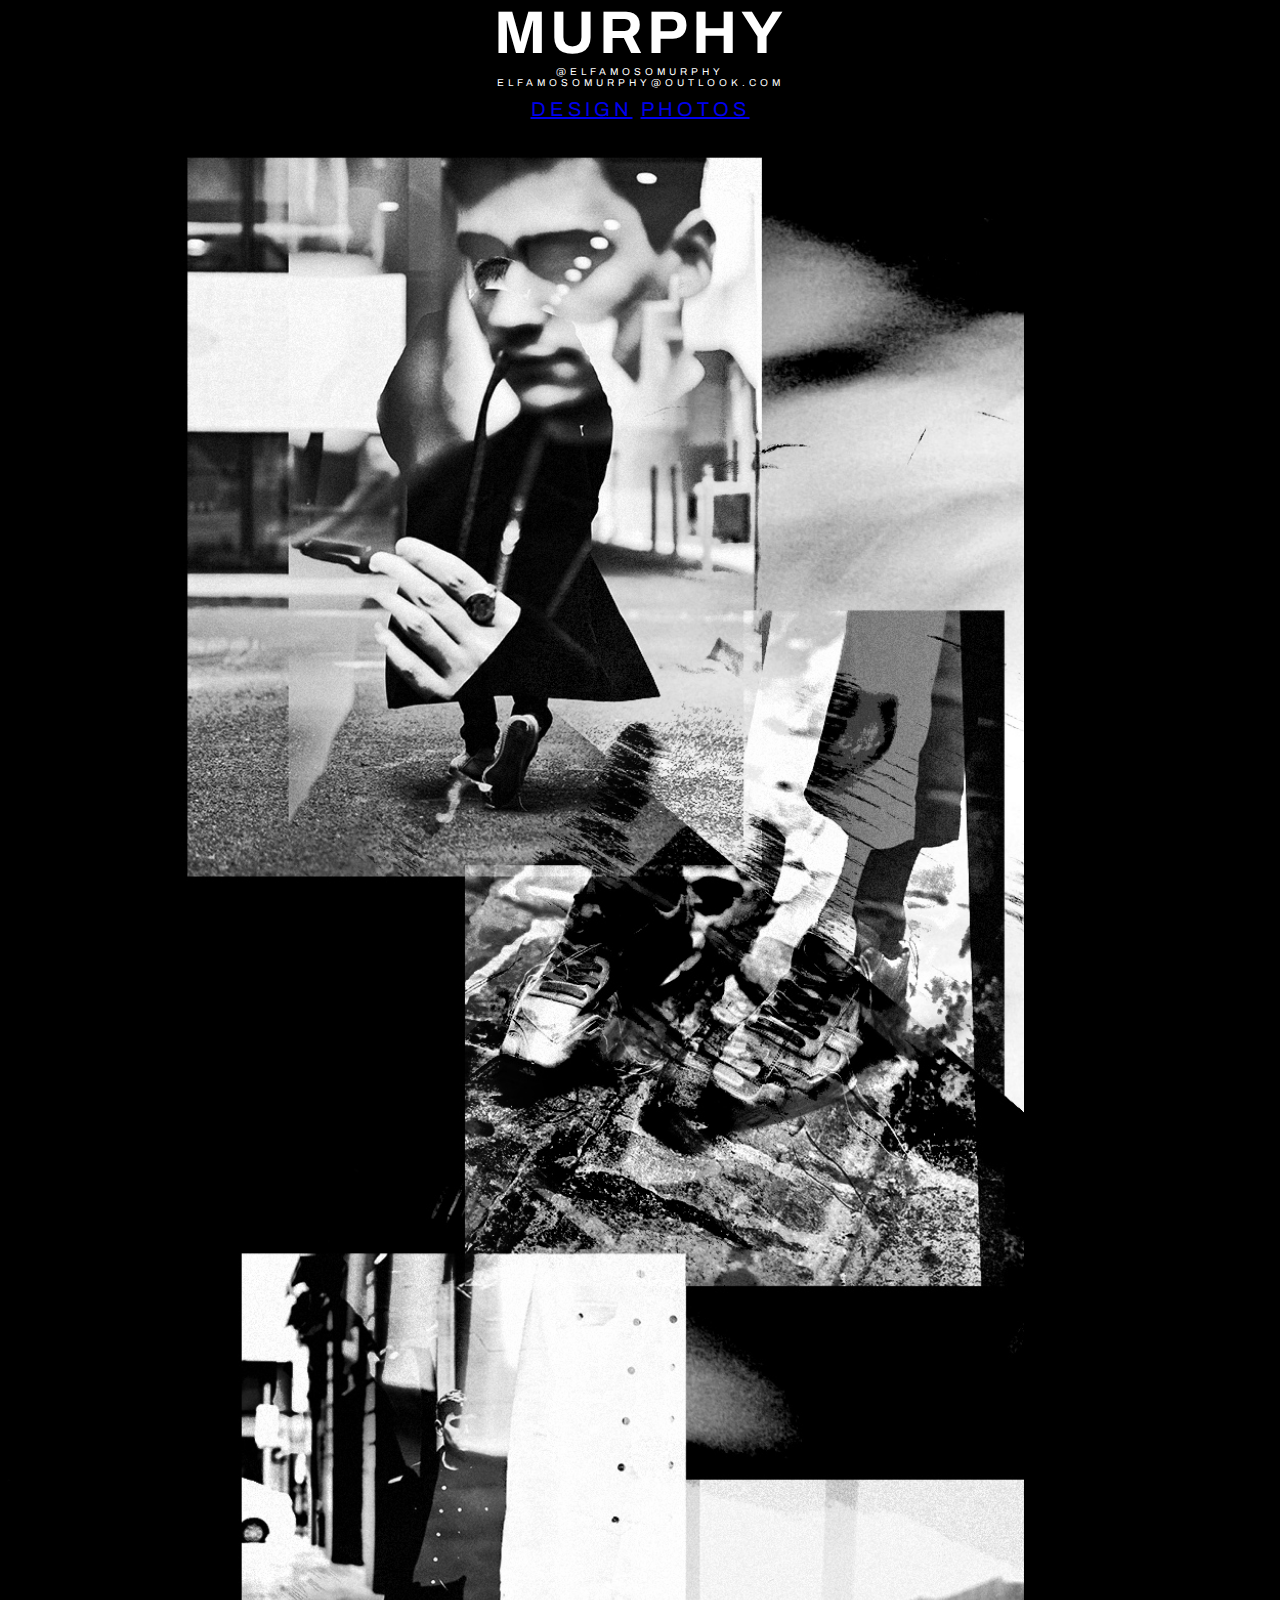
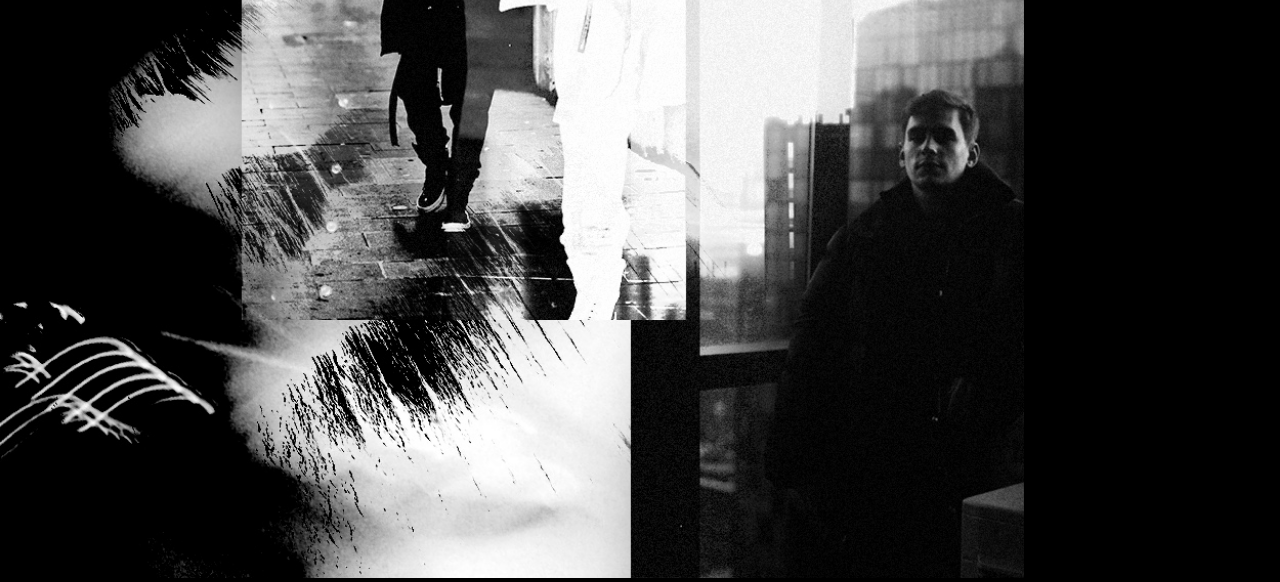
==== commit f4aaf284: "Update index.html" ====
--- a/index.html
+++ b/index.html
@@ -20,12 +20,10 @@
         </div>
 </article>
 <article class= "links">
-        <div class="design">
-        <p>design</p>  
-        </div>
-        <div class="photos">
-        <p>photos</p>
-        </div>
+        <nav>
+        <a class="nav-link" href="#">design</a>  
+        <a class="nav-link" href="#">photos</a>
+        </nav>
 </article>
 <img class="img-title" src="Images/title_splash.jpg" alt="title splash">
 </body>
--- a/style.css
+++ b/style.css
@@ -1,79 +1,47 @@
+* {
+  Margin: 0;
+  Padding: 0;
+}
+
 body {
     background-color: black;
+    Margin: 0;
+    Padding: 0;
   }
 
-  .heading { 
+  .title{
     font-family: Archivo;
-    font-size: 16em;
     color: white;
-    line-height: 40px;
-    letter-spacing: 10px;
-    position: absolute;
-    left: 50%;
-    transform: translate(-50%, 300%);
+    text-transform: uppercase;
+    font-size: 40px;
+    position: top;
+    text-align: center;
+    letter-spacing: 4px
   }
 
-.img-title {
-  width: 100%;
-  max-width: 1400px;
-  padding:0px 50px 10px;
-  position: absolute;
-  left: 50%; 
-  transform: translate(-50%, 25%);
-}
+  .social-links{
+    font-family: Archivo;
+    color: white;
+    text-transform: uppercase;
+    font-size: 10px;
+    padding-bottom: 10px;
+    position: top;
+    text-align: center;
+    letter-spacing: 4px
+  }
 
-.instagram{
-  font-family: Archivo;
-  font-size: 4em;
-  color: #fff;
-  text-transform: uppercase;
-  text-decoration: none;
-  position: absolute;
-  left: 50%;
-  transform: translate(-50%, 700%);
-  z-index: 1;
-}
-
-.email{
-  font-family: Archivo;
-  font-size: 4em;
-  color: #fff;
-  text-transform: uppercase;
-  text-decoration: none;
-  position: absolute;
-  left: 50%;
-  transform: translate(-50%, 850%);
-  z-index: 1;
-}
-
-.nav ul {
-  list-style: none;
-  background-color: none;
-  text-align: center;
-  padding: 0;
-  margin: 0;
-  position: absolute;
-  left: 50%;
-  transform: translate(-50%, 125%);
-  z-index: 1;
-}
-
-.nav a {
+  .links{
     font-family: Archivo;
-    text-decoration: none;
-    color: #fff;
-    display: inline-block;
-    letter-spacing: 10px;
-    transition: .3s background-color;
-    width: 280px;
-    border-bottom: white;
-    height: 50px;
-    line-height: 150px;
-    font-size: 4em;
+    color: white;
+    text-transform: uppercase;
+    font-size: 20px;
+    padding-bottom: 10px;
+    position: top;
+    text-align: center;
+    letter-spacing: 4px
   }
- 
-.nav a:hover {
-  color: rgb(173, 173, 173);
-}
-
-html,body{height:0%;}+  .img-title {
+    width: 80%;
+    max-width: 1200px;
+    position: center;
+  }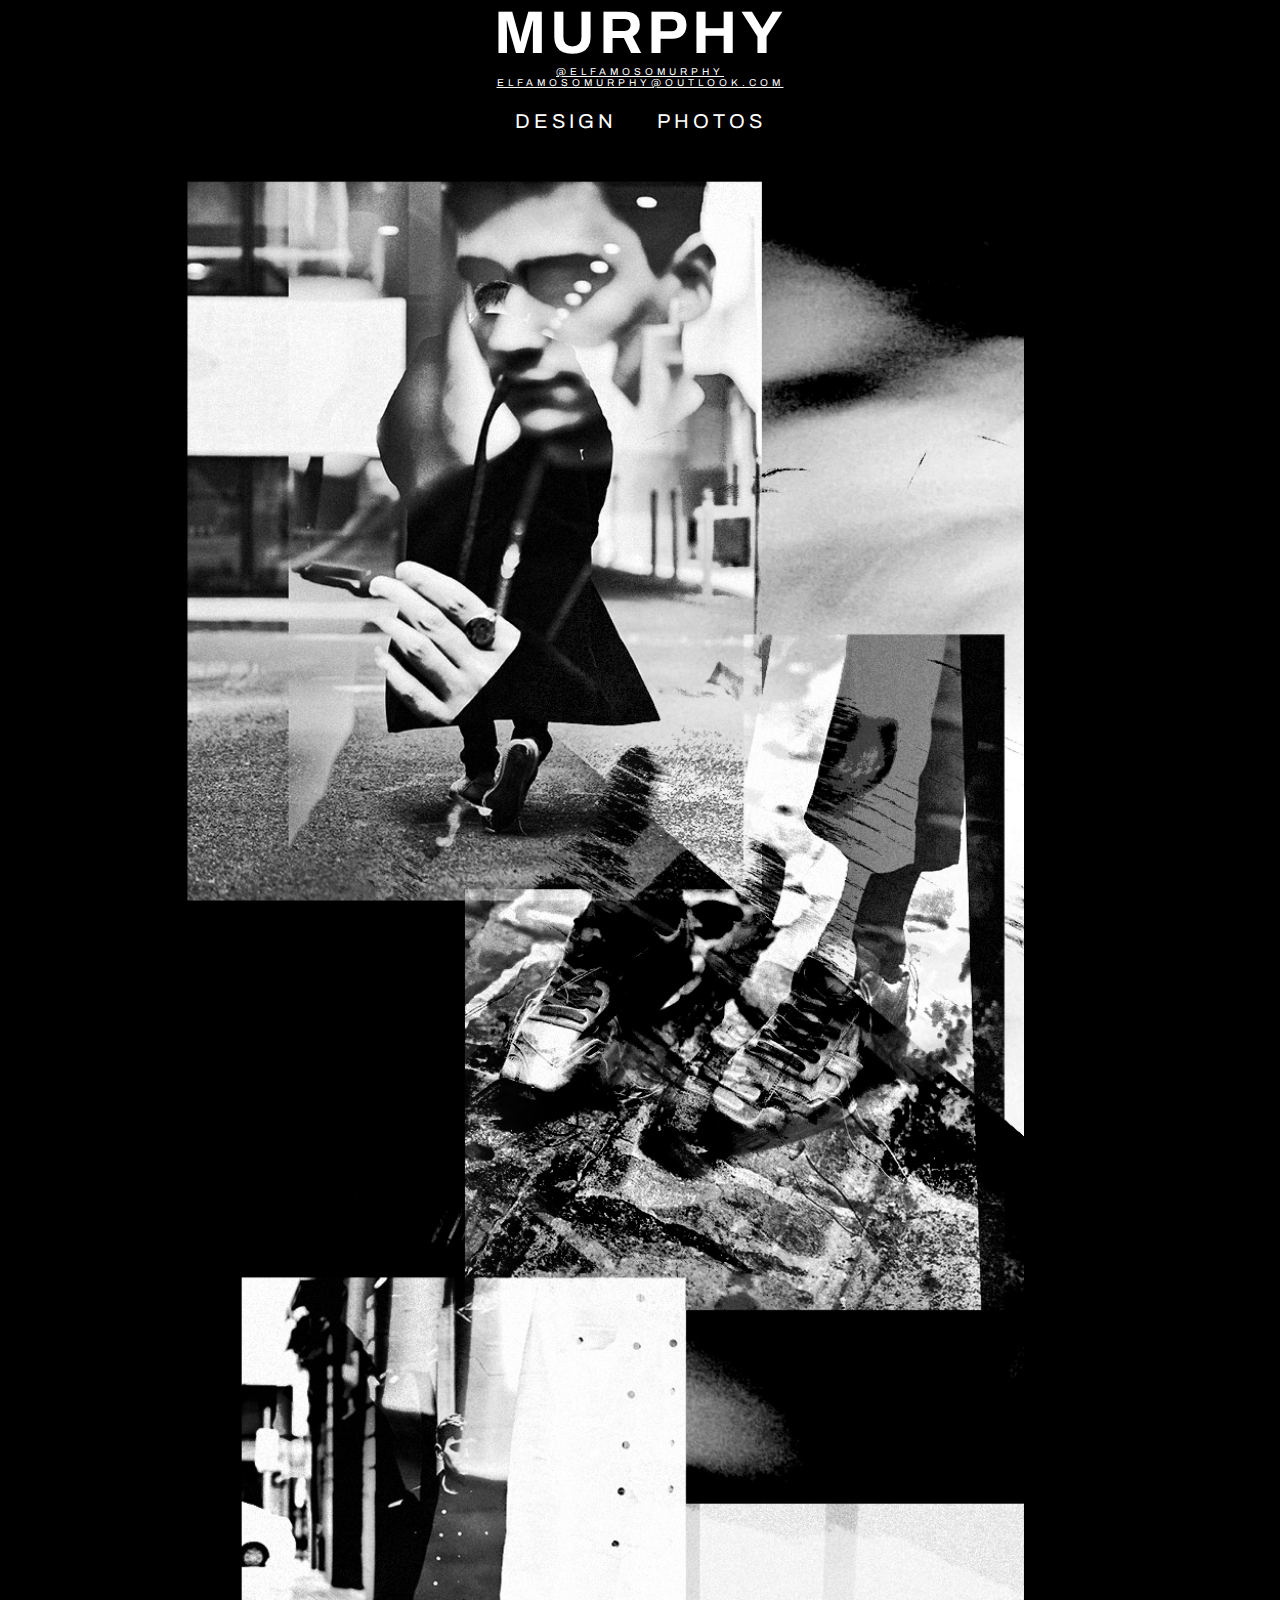
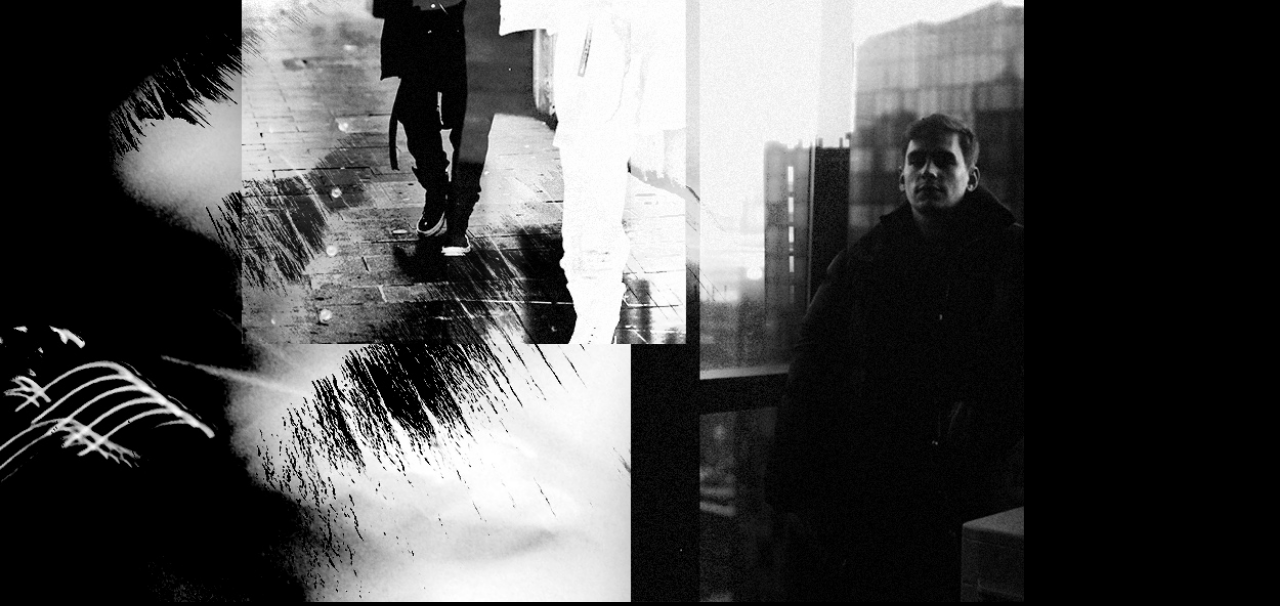
==== commit 4515a0e6: "Update index.html" ====
--- a/index.html
+++ b/index.html
@@ -12,11 +12,11 @@
         <h2>Murphy</h2>
 </article>
 <article class= "social-links">
-        <div class="instagram">
-        <p>@elfamosomurphy</p>
+        <div>
+        <a class= "social-links" href="http://instagram.com/elfamosomurphy" target="_blank">@elfamosomurphy</a>
         </div>
-        <div class="email">
-        <p>elfamosomurphy@outlook.com</p>
+        <div>
+        <a class= "social-links" href="mailto:&#101;&#108;&#102;&#097;&#109;&#111;&#115;&#111;&#109;&#117;&#114;&#112;&#104;&#121;&#064;&#111;&#117;&#116;&#108;&#111;&#111;&#107;&#046;&#099;&#111;&#109;">&#101;&#108;&#102;&#097;&#109;&#111;&#115;&#111;&#109;&#117;&#114;&#112;&#104;&#121;&#064;&#111;&#117;&#116;&#108;&#111;&#111;&#107;&#046;&#099;&#111;&#109;</a>
         </div>
 </article>
 <article class= "links">
--- a/style.css
+++ b/style.css
@@ -44,4 +44,35 @@
     width: 80%;
     max-width: 1200px;
     position: center;
-  }+  }
+
+  nav {
+    display: flex;
+    flex-direction: column;
+    justify-content: center;
+    align-items: center;
+  }
+
+  .nav-link {
+    transition: 0.3s ease;
+    background: #000000;
+    color: #ffffff;
+    font-size: 20px;
+    text-decoration: none;
+    border-top: 2px solid #000000;
+    border-bottom: 2px solid #000000;
+    padding: 10px 0;
+    margin: 0 20px;
+}
+
+.nav-link:hover {
+  border-top: 2px solid #ffffff;
+  border-bottom: 2px solid #ffffff;
+  padding: 10px 0; 
+}
+
+  @media only screen and (min-width: 768px) { 
+  nav{
+    flex-direction: row;
+  }
+}